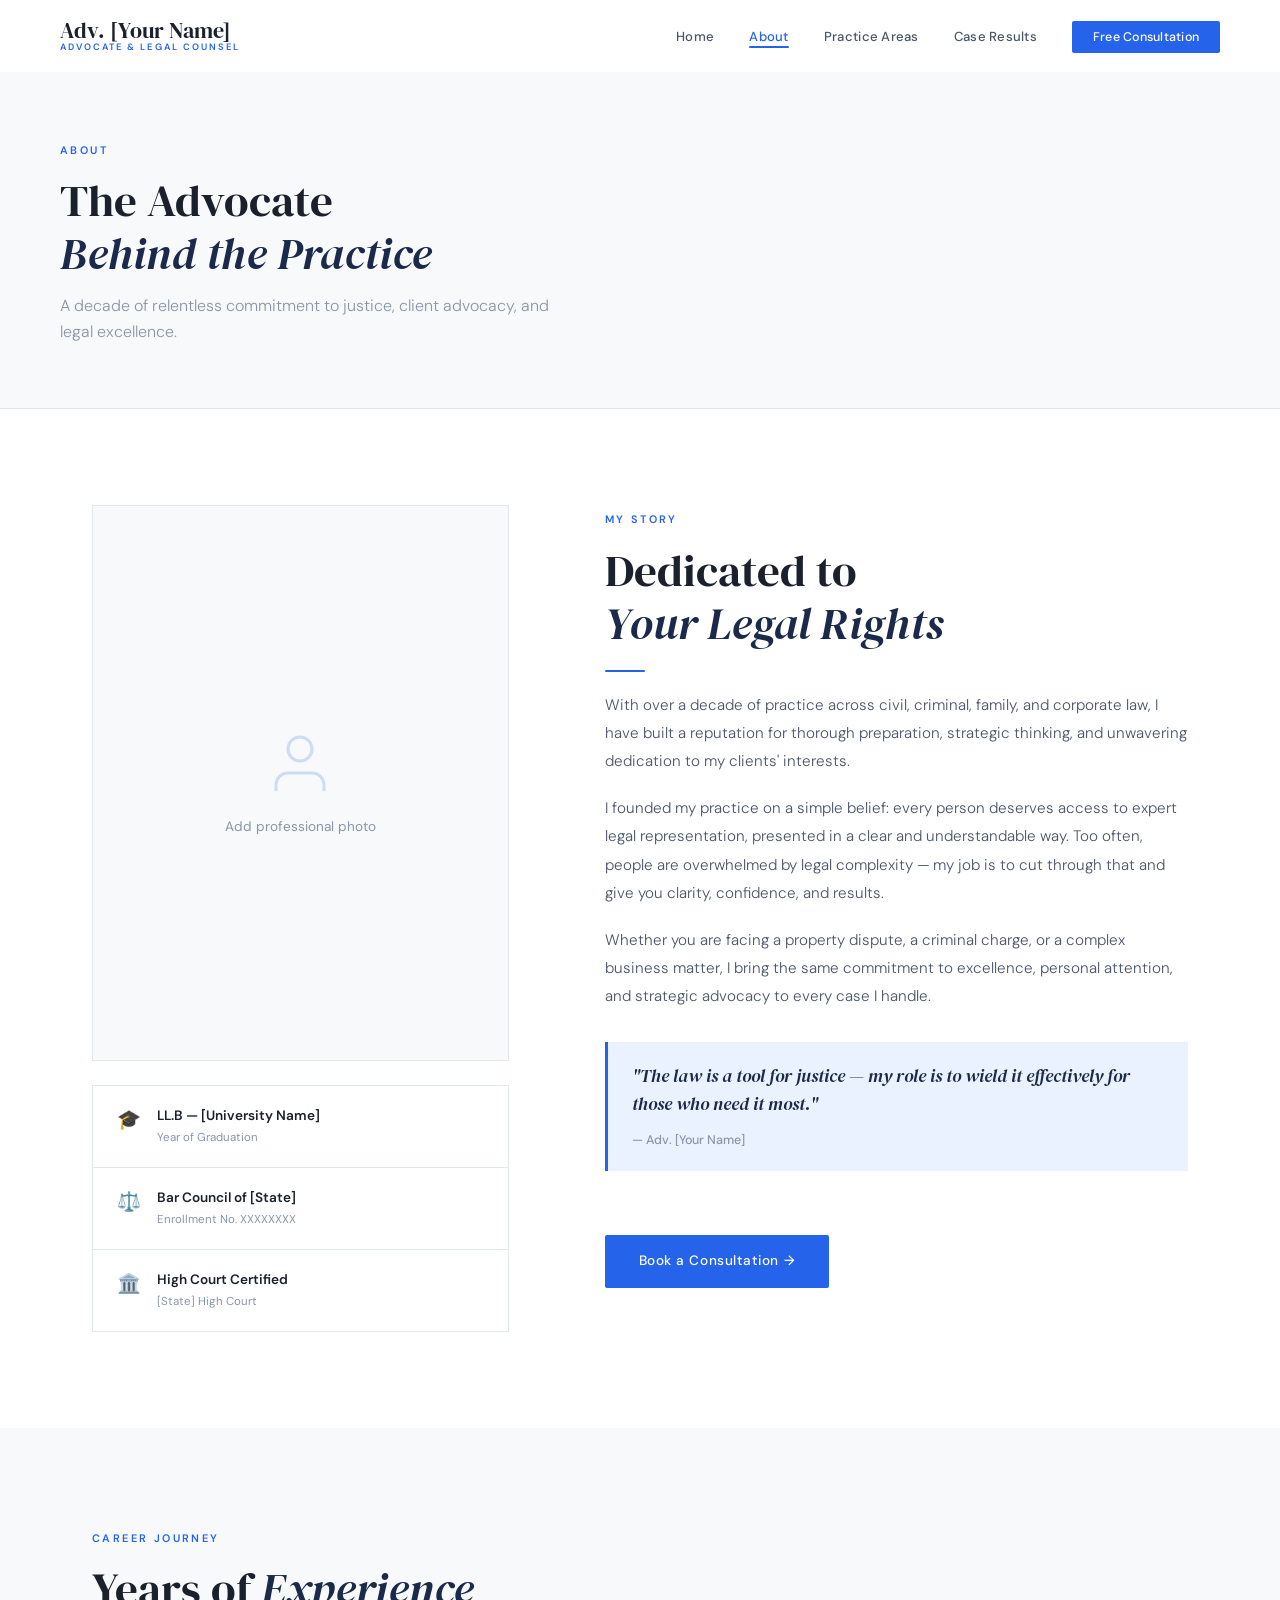
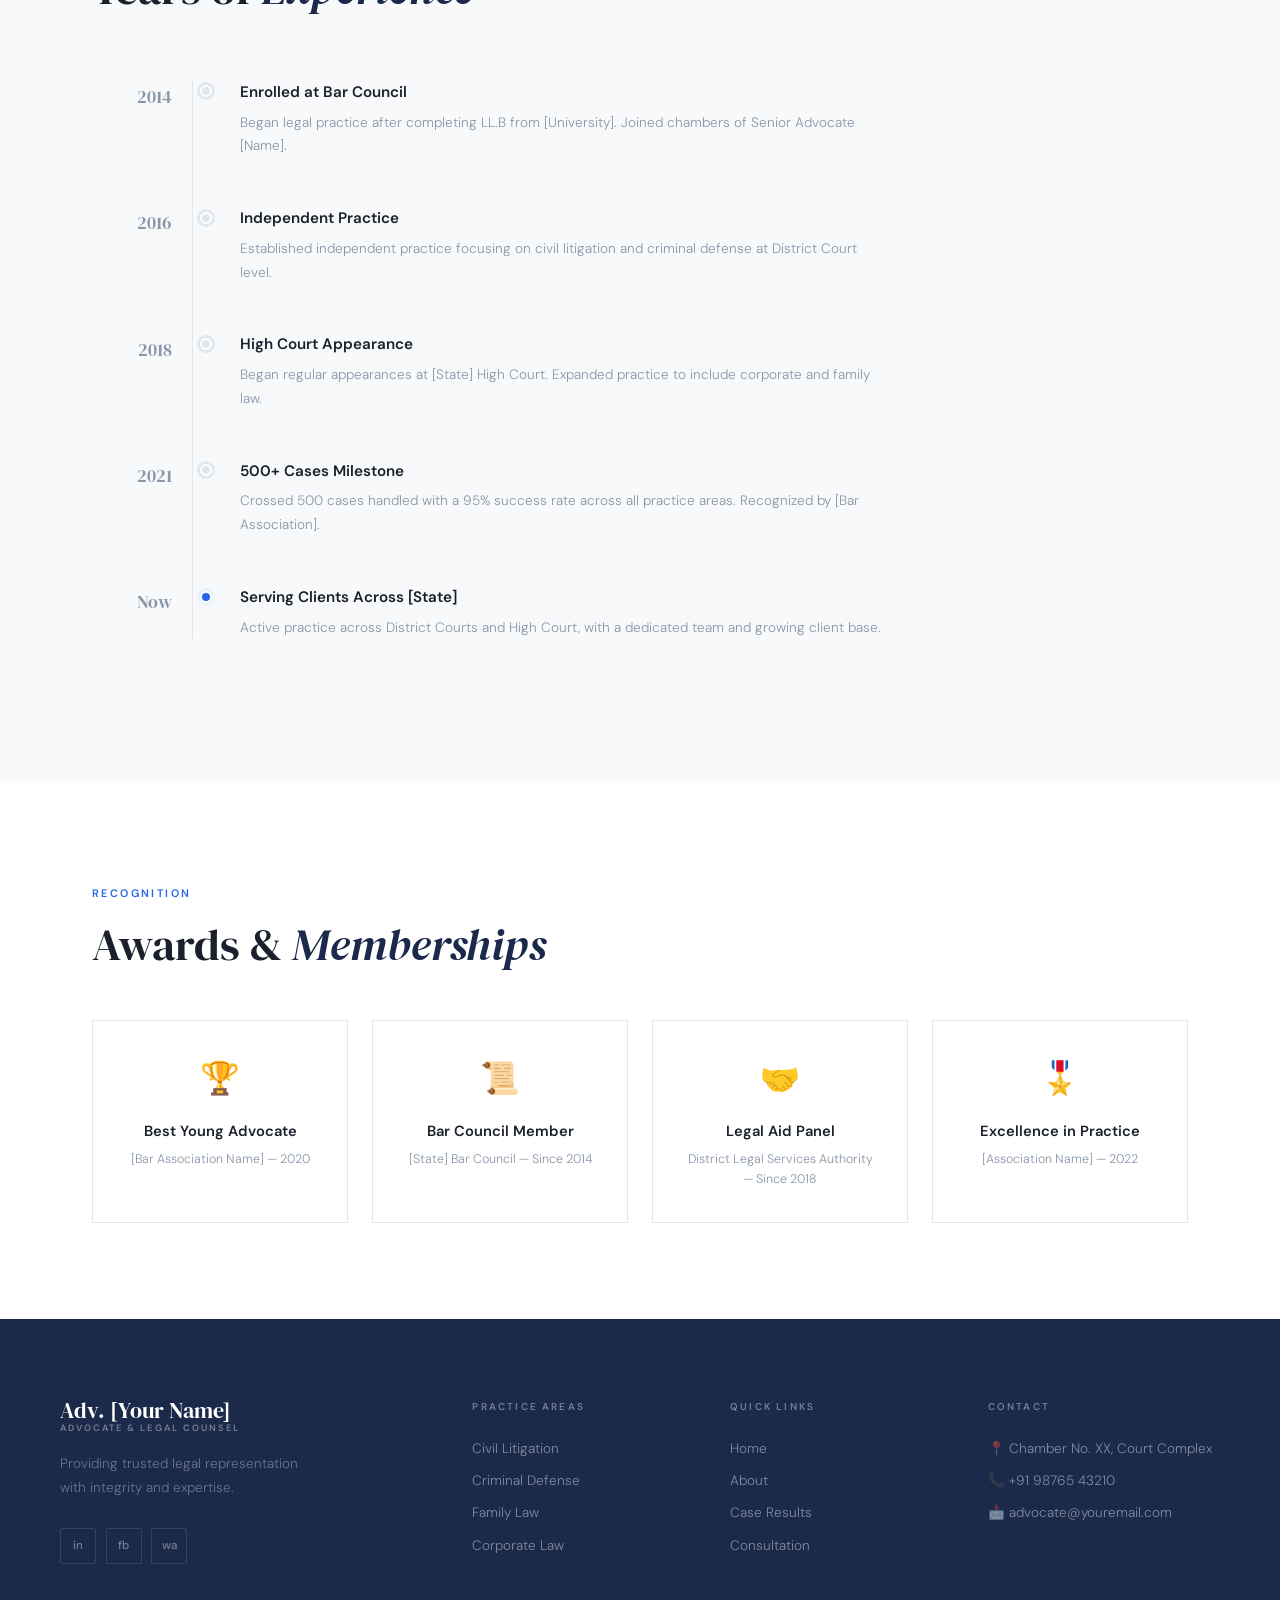
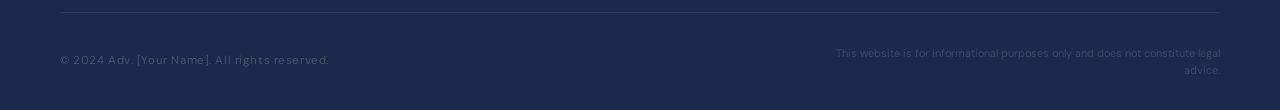
==== pages/about.html @ 3af15cdb "Initial commit: Advocate website" ====
<!DOCTYPE html>
<html lang="en">
<head>
  <meta charset="UTF-8"/>
  <meta name="viewport" content="width=device-width, initial-scale=1.0"/>
  <meta name="description" content="About Advocate [Your Name] — 10+ years of dedicated legal practice in Civil, Criminal, Family and Corporate law."/>
  <title>About — Advocate [Your Name]</title>
  <link rel="stylesheet" href="../css/global.css"/>
  <link rel="stylesheet" href="../css/about.css"/>
</head>
<body>

  <nav id="navbar">
    <div class="nav-inner">
      <a href="../index.html" class="logo">
        Adv. [Your Name]
        <span class="logo-sub">Advocate & Legal Counsel</span>
      </a>
      <button class="hamburger" id="hamburger"><span></span><span></span><span></span></button>
      <ul class="nav-links" id="navLinks">
        <li><a href="../index.html">Home</a></li>
        <li><a href="about.html" class="active">About</a></li>
        <li><a href="practice.html">Practice Areas</a></li>
        <li><a href="cases.html">Case Results</a></li>
        <li><a href="contact.html" class="nav-cta">Free Consultation</a></li>
      </ul>
    </div>
  </nav>

  <div class="page-hero">
    <div class="page-hero-inner">
      <span class="label">About</span>
      <h1 class="section-title">The Advocate<br/><em>Behind the Practice</em></h1>
      <p>A decade of relentless commitment to justice, client advocacy, and legal excellence.</p>
    </div>
  </div>

  <!-- BIO SECTION -->
  <section id="bio">
    <div class="container">
      <div class="bio-layout">
        <div class="bio-photo reveal">
          <!-- Replace with real photo -->
          <div class="bio-photo-placeholder">
            <svg width="72" height="72" viewBox="0 0 24 24" fill="none" stroke="rgba(37,99,235,0.2)" stroke-width="1">
              <path d="M20 21v-2a4 4 0 0 0-4-4H8a4 4 0 0 0-4 4v2"/>
              <circle cx="12" cy="7" r="4"/>
            </svg>
            <p>Add professional photo</p>
          </div>
          <div class="bio-credentials">
            <div class="cred-item">
              <div class="cred-icon">🎓</div>
              <div>
                <div class="cred-title">LL.B — [University Name]</div>
                <div class="cred-year">Year of Graduation</div>
              </div>
            </div>
            <div class="cred-item">
              <div class="cred-icon">⚖️</div>
              <div>
                <div class="cred-title">Bar Council of [State]</div>
                <div class="cred-year">Enrollment No. XXXXXXXX</div>
              </div>
            </div>
            <div class="cred-item">
              <div class="cred-icon">🏛️</div>
              <div>
                <div class="cred-title">High Court Certified</div>
                <div class="cred-year">[State] High Court</div>
              </div>
            </div>
          </div>
        </div>
        <div class="bio-text reveal">
          <span class="label">My Story</span>
          <h2 class="section-title">Dedicated to<br/><em>Your Legal Rights</em></h2>
          <div class="divider"></div>
          <p>With over a decade of practice across civil, criminal, family, and corporate law, I have built a reputation for thorough preparation, strategic thinking, and unwavering dedication to my clients' interests.</p>
          <p>I founded my practice on a simple belief: every person deserves access to expert legal representation, presented in a clear and understandable way. Too often, people are overwhelmed by legal complexity — my job is to cut through that and give you clarity, confidence, and results.</p>
          <p>Whether you are facing a property dispute, a criminal charge, or a complex business matter, I bring the same commitment to excellence, personal attention, and strategic advocacy to every case I handle.</p>
          <div class="bio-quote">
            <blockquote>"The law is a tool for justice — my role is to wield it effectively for those who need it most."</blockquote>
            <cite>— Adv. [Your Name]</cite>
          </div>
          <a href="contact.html" class="btn-primary" style="margin-top:2rem;">Book a Consultation →</a>
        </div>
      </div>
    </div>
  </section>

  <!-- TIMELINE -->
  <section id="timeline">
    <div class="container">
      <div class="timeline-header reveal">
        <span class="label">Career Journey</span>
        <h2 class="section-title">Years of <em>Experience</em></h2>
      </div>
      <div class="timeline">
        <div class="timeline-item reveal">
          <div class="tl-year">2014</div>
          <div class="tl-dot"></div>
          <div class="tl-content">
            <h4>Enrolled at Bar Council</h4>
            <p>Began legal practice after completing LL.B from [University]. Joined chambers of Senior Advocate [Name].</p>
          </div>
        </div>
        <div class="timeline-item reveal">
          <div class="tl-year">2016</div>
          <div class="tl-dot"></div>
          <div class="tl-content">
            <h4>Independent Practice</h4>
            <p>Established independent practice focusing on civil litigation and criminal defense at District Court level.</p>
          </div>
        </div>
        <div class="timeline-item reveal">
          <div class="tl-year">2018</div>
          <div class="tl-dot"></div>
          <div class="tl-content">
            <h4>High Court Appearance</h4>
            <p>Began regular appearances at [State] High Court. Expanded practice to include corporate and family law.</p>
          </div>
        </div>
        <div class="timeline-item reveal">
          <div class="tl-year">2021</div>
          <div class="tl-dot"></div>
          <div class="tl-content">
            <h4>500+ Cases Milestone</h4>
            <p>Crossed 500 cases handled with a 95% success rate across all practice areas. Recognized by [Bar Association].</p>
          </div>
        </div>
        <div class="timeline-item reveal">
          <div class="tl-year">Now</div>
          <div class="tl-dot active"></div>
          <div class="tl-content">
            <h4>Serving Clients Across [State]</h4>
            <p>Active practice across District Courts and High Court, with a dedicated team and growing client base.</p>
          </div>
        </div>
      </div>
    </div>
  </section>

  <!-- AWARDS & MEMBERSHIPS -->
  <section id="awards">
    <div class="container">
      <div class="awards-header reveal">
        <span class="label">Recognition</span>
        <h2 class="section-title">Awards & <em>Memberships</em></h2>
      </div>
      <div class="awards-grid">
        <div class="award-card reveal">
          <div class="award-icon">🏆</div>
          <h4>Best Young Advocate</h4>
          <p>[Bar Association Name] — 2020</p>
        </div>
        <div class="award-card reveal">
          <div class="award-icon">📜</div>
          <h4>Bar Council Member</h4>
          <p>[State] Bar Council — Since 2014</p>
        </div>
        <div class="award-card reveal">
          <div class="award-icon">🤝</div>
          <h4>Legal Aid Panel</h4>
          <p>District Legal Services Authority — Since 2018</p>
        </div>
        <div class="award-card reveal">
          <div class="award-icon">🎖️</div>
          <h4>Excellence in Practice</h4>
          <p>[Association Name] — 2022</p>
        </div>
      </div>
    </div>
  </section>

  <footer id="footer">
    <div class="footer-inner">
      <div class="footer-brand">
        <a href="../index.html" class="logo">Adv. [Your Name]<span class="logo-sub">Advocate & Legal Counsel</span></a>
        <p class="footer-tagline">Providing trusted legal representation with integrity and expertise.</p>
        <div class="social-links">
          <a href="#" class="social-link">in</a>
          <a href="#" class="social-link">fb</a>
          <a href="#" class="social-link">wa</a>
        </div>
      </div>
      <div class="footer-col">
        <div class="footer-heading">Practice Areas</div>
        <ul class="footer-links">
          <li><a href="practice.html#civil">Civil Litigation</a></li>
          <li><a href="practice.html#criminal">Criminal Defense</a></li>
          <li><a href="practice.html#family">Family Law</a></li>
          <li><a href="practice.html#corporate">Corporate Law</a></li>
        </ul>
      </div>
      <div class="footer-col">
        <div class="footer-heading">Quick Links</div>
        <ul class="footer-links">
          <li><a href="../index.html">Home</a></li>
          <li><a href="about.html">About</a></li>
          <li><a href="cases.html">Case Results</a></li>
          <li><a href="contact.html">Consultation</a></li>
        </ul>
      </div>
      <div class="footer-col">
        <div class="footer-heading">Contact</div>
        <ul class="footer-links">
          <li>📍 Chamber No. XX, Court Complex</li>
          <li>📞 +91 98765 43210</li>
          <li>📩 advocate@youremail.com</li>
        </ul>
      </div>
    </div>
    <div class="footer-bottom">
      <span class="footer-copy">© 2024 Adv. [Your Name]. All rights reserved.</span>
      <span class="footer-disclaimer">This website is for informational purposes only and does not constitute legal advice.</span>
    </div>
  </footer>

  <script src="../js/main.js"></script>
</body>
</html>
---- css/global.css ----
/* ============================================
   ADVOCATE SITE — Global Styles
   File: css/global.css
   Design: Modern & Clean — Crisp white, slate
   navy accents, refined typography
   ============================================ */

@import url('https://fonts.googleapis.com/css2?family=DM+Serif+Display:ital@0;1&family=DM+Sans:wght@300;400;500;600&display=swap');

/* === CSS VARIABLES === */
:root {
  --white:      #FFFFFF;
  --off-white:  #F8F9FB;
  --light:      #EEF1F6;
  --border:     #E2E6ED;
  --slate:      #8896A8;
  --body:       #4A5568;
  --heading:    #1A202C;
  --navy:       #1B2A4A;
  --accent:     #2563EB;
  --accent-lt:  #EBF2FF;
  --gold:       #B8973A;

  --font-serif: 'DM Serif Display', Georgia, serif;
  --font-sans:  'DM Sans', sans-serif;

  --shadow-xs:  0 1px 3px rgba(26,32,44,0.06);
  --shadow-sm:  0 4px 16px rgba(26,32,44,0.08);
  --shadow-md:  0 8px 32px rgba(26,32,44,0.10);
  --shadow-lg:  0 20px 60px rgba(26,32,44,0.12);
  --transition: all 0.3s ease;

  --nav-height: 72px;
  --max-width:  1160px;
}

/* === RESET === */
*, *::before, *::after { margin:0; padding:0; box-sizing:border-box; }
html { scroll-behavior:smooth; font-size:16px; }
body {
  font-family: var(--font-sans);
  background: var(--white);
  color: var(--body);
  overflow-x: hidden;
  line-height: 1.6;
  -webkit-font-smoothing: antialiased;
}
img { display:block; max-width:100%; height:auto; }
a  { text-decoration:none; color:inherit; }
ul { list-style:none; }

/* === TYPOGRAPHY === */
.label {
  display: inline-block;
  font-size: 0.68rem;
  font-weight: 600;
  letter-spacing: 0.22em;
  text-transform: uppercase;
  color: var(--accent);
  margin-bottom: 1rem;
}

.section-title {
  font-family: var(--font-serif);
  font-size: clamp(2rem, 3.5vw, 3rem);
  font-weight: 400;
  line-height: 1.18;
  color: var(--heading);
  margin-bottom: 1.2rem;
}
.section-title em { font-style: italic; color: var(--navy); }

.section-desc {
  font-size: 1rem;
  line-height: 1.85;
  color: var(--slate);
  font-weight: 300;
  max-width: 520px;
}

/* === CONTAINER === */
.container {
  max-width: var(--max-width);
  margin: 0 auto;
  padding: 0 2rem;
}

/* === BUTTONS === */
.btn-primary {
  display: inline-flex;
  align-items: center;
  gap: 0.5rem;
  background: var(--accent);
  color: var(--white);
  padding: 0.85rem 2rem;
  font-family: var(--font-sans);
  font-size: 0.85rem;
  font-weight: 500;
  letter-spacing: 0.04em;
  border: 2px solid var(--accent);
  cursor: pointer;
  border-radius: 2px;
  transition: var(--transition);
}
.btn-primary:hover {
  background: var(--navy);
  border-color: var(--navy);
}

.btn-outline {
  display: inline-flex;
  align-items: center;
  gap: 0.5rem;
  background: transparent;
  color: var(--heading);
  padding: 0.82rem 1.8rem;
  font-family: var(--font-sans);
  font-size: 0.85rem;
  font-weight: 500;
  border: 1.5px solid var(--border);
  cursor: pointer;
  border-radius: 2px;
  transition: var(--transition);
}
.btn-outline:hover {
  border-color: var(--accent);
  color: var(--accent);
}

.btn-text {
  font-size: 0.85rem;
  font-weight: 500;
  color: var(--accent);
  display: inline-flex;
  align-items: center;
  gap: 0.4rem;
  transition: gap 0.3s;
}
.btn-text:hover { gap: 0.7rem; }

/* === DIVIDER === */
.divider {
  width: 40px; height: 2px;
  background: var(--accent);
  margin: 1.2rem 0;
  border-radius: 2px;
}

/* ============================================
   NAVBAR
   ============================================ */
#navbar {
  position: fixed; top:0; left:0; right:0; z-index:1000;
  height: var(--nav-height);
  display: flex; align-items: center;
  padding: 0 3rem;
  background: rgba(255,255,255,0.95);
  backdrop-filter: blur(12px);
  -webkit-backdrop-filter: blur(12px);
  border-bottom: 1px solid transparent;
  transition: border-color 0.3s, box-shadow 0.3s;
}
#navbar.scrolled {
  border-bottom-color: var(--border);
  box-shadow: var(--shadow-xs);
}

.nav-inner {
  width: 100%;
  max-width: var(--max-width);
  margin: 0 auto;
  display: flex;
  justify-content: space-between;
  align-items: center;
}

/* Logo */
.logo {
  font-family: var(--font-serif);
  font-size: 1.35rem;
  color: var(--heading);
  letter-spacing: 0.01em;
  display: flex;
  flex-direction: column;
  line-height: 1.1;
}
.logo-sub {
  font-family: var(--font-sans);
  font-size: 0.58rem;
  font-weight: 600;
  letter-spacing: 0.22em;
  text-transform: uppercase;
  color: var(--accent);
}

/* Nav Links */
.nav-links {
  display: flex;
  align-items: center;
  gap: 2.2rem;
}
.nav-links a {
  font-size: 0.82rem;
  font-weight: 500;
  color: var(--body);
  letter-spacing: 0.02em;
  position: relative;
  transition: color 0.3s;
}
.nav-links a::after {
  content: '';
  position: absolute; bottom: -3px; left: 0;
  width: 0; height: 1.5px;
  background: var(--accent);
  transition: width 0.35s ease;
  border-radius: 2px;
}
.nav-links a:hover,
.nav-links a.active { color: var(--accent); }
.nav-links a:hover::after,
.nav-links a.active::after { width: 100%; }

.nav-links a.nav-cta {
  background: var(--accent);
  color: var(--white);
  padding: 0.5rem 1.3rem;
  border-radius: 2px;
  font-size: 0.78rem;
}
.nav-links a.nav-cta::after { display: none; }
.nav-links a.nav-cta:hover { background: var(--navy); color: var(--white); }

/* Hamburger */
.hamburger {
  display: none;
  flex-direction: column;
  gap: 5px;
  background: none;
  border: none;
  cursor: pointer;
  padding: 4px;
}
.hamburger span {
  display: block;
  width: 22px; height: 1.5px;
  background: var(--heading);
  transition: var(--transition);
  border-radius: 2px;
}
.hamburger.open span:nth-child(1) { transform: translateY(6.5px) rotate(45deg); }
.hamburger.open span:nth-child(2) { opacity: 0; }
.hamburger.open span:nth-child(3) { transform: translateY(-6.5px) rotate(-45deg); }

/* ============================================
   FOOTER
   ============================================ */
#footer {
  background: var(--navy);
  padding: 5rem 2rem 2rem;
}

.footer-inner {
  max-width: var(--max-width);
  margin: 0 auto;
  display: grid;
  grid-template-columns: 1.8fr 1fr 1fr 1.2fr;
  gap: 4rem;
  padding-bottom: 3rem;
  border-bottom: 1px solid rgba(255,255,255,0.08);
  margin-bottom: 2rem;
}

.footer-brand .logo { color: var(--white); }
.footer-brand .logo-sub { color: rgba(255,255,255,0.4); }

.footer-tagline {
  font-size: 0.85rem;
  line-height: 1.75;
  color: rgba(255,255,255,0.35);
  font-weight: 300;
  max-width: 240px;
  margin: 1.2rem 0 1.8rem;
}

.social-links { display: flex; gap: 0.6rem; }
.social-link {
  width: 36px; height: 36px;
  border: 1px solid rgba(255,255,255,0.12);
  border-radius: 2px;
  display: flex; align-items: center; justify-content: center;
  font-size: 0.72rem;
  color: rgba(255,255,255,0.4);
  font-weight: 500;
  transition: var(--transition);
}
.social-link:hover {
  background: var(--accent);
  border-color: var(--accent);
  color: var(--white);
}

.footer-heading {
  font-size: 0.62rem;
  font-weight: 600;
  letter-spacing: 0.22em;
  text-transform: uppercase;
  color: rgba(255,255,255,0.4);
  margin-bottom: 1.5rem;
}

.footer-links { display: flex; flex-direction: column; gap: 0.75rem; }
.footer-links li,
.footer-links a {
  font-size: 0.85rem;
  color: rgba(255,255,255,0.45);
  font-weight: 300;
  transition: color 0.3s;
  line-height: 1.5;
}
.footer-links a:hover { color: var(--white); }

.footer-bottom {
  max-width: var(--max-width);
  margin: 0 auto;
  display: flex;
  justify-content: space-between;
  align-items: center;
}
.footer-copy {
  font-size: 0.72rem;
  color: rgba(255,255,255,0.2);
  letter-spacing: 0.05em;
}
.footer-disclaimer {
  font-size: 0.68rem;
  color: rgba(255,255,255,0.15);
  max-width: 400px;
  text-align: right;
  line-height: 1.5;
}

/* ============================================
   PAGE HERO (inner pages)
   ============================================ */
.page-hero {
  background: var(--off-white);
  padding: calc(var(--nav-height) + 4rem) 2rem 4rem;
  border-bottom: 1px solid var(--border);
}
.page-hero-inner {
  max-width: var(--max-width);
  margin: 0 auto;
}
.page-hero .section-title { margin-bottom: 0.75rem; }
.page-hero p {
  font-size: 1rem;
  color: var(--slate);
  font-weight: 300;
  max-width: 500px;
}

/* ============================================
   SCROLL REVEAL
   ============================================ */
.reveal {
  opacity: 0;
  transform: translateY(24px);
  transition: opacity 0.7s ease, transform 0.7s ease;
}
.reveal.visible {
  opacity: 1;
  transform: translateY(0);
}

/* ============================================
   RESPONSIVE
   ============================================ */
@media (max-width: 960px) {
  #navbar { padding: 0 1.5rem; }
  .hamburger { display: flex; }
  .nav-links {
    position: fixed;
    top: var(--nav-height); left: 0; right: 0;
    flex-direction: column;
    gap: 0;
    background: var(--white);
    border-top: 1px solid var(--border);
    max-height: 0;
    overflow: hidden;
    transition: max-height 0.4s ease;
    box-shadow: var(--shadow-md);
  }
  .nav-links.open { max-height: 500px; }
  .nav-links li { width: 100%; }
  .nav-links a {
    display: block;
    padding: 1rem 2rem;
    border-bottom: 1px solid var(--border);
    font-size: 0.88rem;
  }
  .nav-links a.nav-cta {
    margin: 1rem 2rem;
    display: inline-block;
    text-align: center;
  }
  .footer-inner { grid-template-columns: 1fr 1fr; gap: 2.5rem; }
  .footer-brand { grid-column: 1 / -1; }
  .footer-bottom { flex-direction: column; gap: 0.5rem; text-align: center; }
  .footer-disclaimer { text-align: center; }
  #footer { padding: 3rem 1.5rem 2rem; }
}

@media (max-width: 540px) {
  .footer-inner { grid-template-columns: 1fr; }
}
---- css/about.css ----
/* ============================================
   ADVOCATE SITE — About Page
   File: css/about.css
   ============================================ */

#bio { padding: 6rem 2rem; }
.bio-layout {
  display: grid;
  grid-template-columns: 1fr 1.4fr;
  gap: 6rem;
  align-items: start;
}
.bio-photo-placeholder {
  width: 100%; aspect-ratio: 3/4;
  background: var(--off-white);
  border: 1px solid var(--border);
  display: flex; flex-direction: column;
  align-items: center; justify-content: center;
  gap: 1rem; text-align: center; padding: 2rem;
}
.bio-photo-placeholder p { font-size: 0.85rem; color: var(--slate); }
.bio-photo img { width: 100%; aspect-ratio: 3/4; object-fit: cover; object-position: top; }

.bio-credentials {
  margin-top: 1.5rem;
  border: 1px solid var(--border);
  background: var(--white);
}
.cred-item {
  display: flex; gap: 1rem; align-items: flex-start;
  padding: 1.2rem 1.5rem;
  border-bottom: 1px solid var(--border);
}
.cred-item:last-child { border-bottom: none; }
.cred-icon { font-size: 1.2rem; flex-shrink: 0; }
.cred-title { font-size: 0.85rem; font-weight: 600; color: var(--heading); }
.cred-year { font-size: 0.72rem; color: var(--slate); margin-top: 0.15rem; }

.bio-text p {
  font-size: 0.95rem; color: var(--body);
  line-height: 1.85; font-weight: 300;
  margin-bottom: 1.2rem;
}

.bio-quote {
  border-left: 3px solid var(--accent);
  padding: 1.2rem 1.5rem;
  background: var(--accent-lt);
  margin: 2rem 0;
}
blockquote {
  font-family: var(--font-serif);
  font-size: 1.1rem;
  font-style: italic;
  color: var(--navy);
  line-height: 1.6;
  margin-bottom: 0.5rem;
}
cite { font-size: 0.78rem; color: var(--slate); font-style: normal; font-weight: 500; }

/* Timeline */
#timeline { padding: 6rem 2rem; background: var(--off-white); }
.timeline-header { margin-bottom: 4rem; }
.timeline {
  position: relative;
  max-width: 800px;
}
.timeline::before {
  content: '';
  position: absolute;
  left: 100px; top: 0; bottom: 0;
  width: 1px; background: var(--border);
}
.timeline-item {
  display: grid;
  grid-template-columns: 80px 20px 1fr;
  gap: 1.5rem;
  align-items: start;
  margin-bottom: 3rem;
  position: relative;
}
.tl-year {
  font-family: var(--font-serif);
  font-size: 1.1rem;
  color: var(--slate);
  text-align: right;
  padding-top: 0.2rem;
}
.tl-dot {
  width: 12px; height: 12px;
  border-radius: 50%;
  background: var(--border);
  border: 2px solid var(--white);
  box-shadow: 0 0 0 3px var(--border);
  margin-top: 0.35rem;
  flex-shrink: 0;
  justify-self: center;
}
.tl-dot.active {
  background: var(--accent);
  box-shadow: 0 0 0 3px var(--accent-lt);
}
.tl-content h4 {
  font-size: 0.95rem; font-weight: 600;
  color: var(--heading); margin-bottom: 0.4rem;
}
.tl-content p { font-size: 0.85rem; color: var(--slate); line-height: 1.75; font-weight: 300; }

/* Awards */
#awards { padding: 6rem 2rem; }
.awards-header { margin-bottom: 3rem; }
.awards-grid {
  display: grid;
  grid-template-columns: repeat(4, 1fr);
  gap: 1.5rem;
}
.award-card {
  border: 1px solid var(--border);
  padding: 2rem;
  text-align: center;
  transition: var(--transition);
}
.award-card:hover { box-shadow: var(--shadow-sm); }
.award-icon { font-size: 2rem; margin-bottom: 1rem; }
.award-card h4 { font-size: 0.92rem; font-weight: 600; color: var(--heading); margin-bottom: 0.4rem; }
.award-card p { font-size: 0.78rem; color: var(--slate); font-weight: 300; }

@media (max-width: 900px) {
  .bio-layout { grid-template-columns: 1fr; gap: 3rem; }
  .awards-grid { grid-template-columns: repeat(2, 1fr); }
  .timeline::before { left: 80px; }
}
@media (max-width: 540px) {
  .awards-grid { grid-template-columns: 1fr; }
  .timeline::before { display: none; }
  .timeline-item { grid-template-columns: 50px 1fr; }
  .tl-dot { display: none; }
}
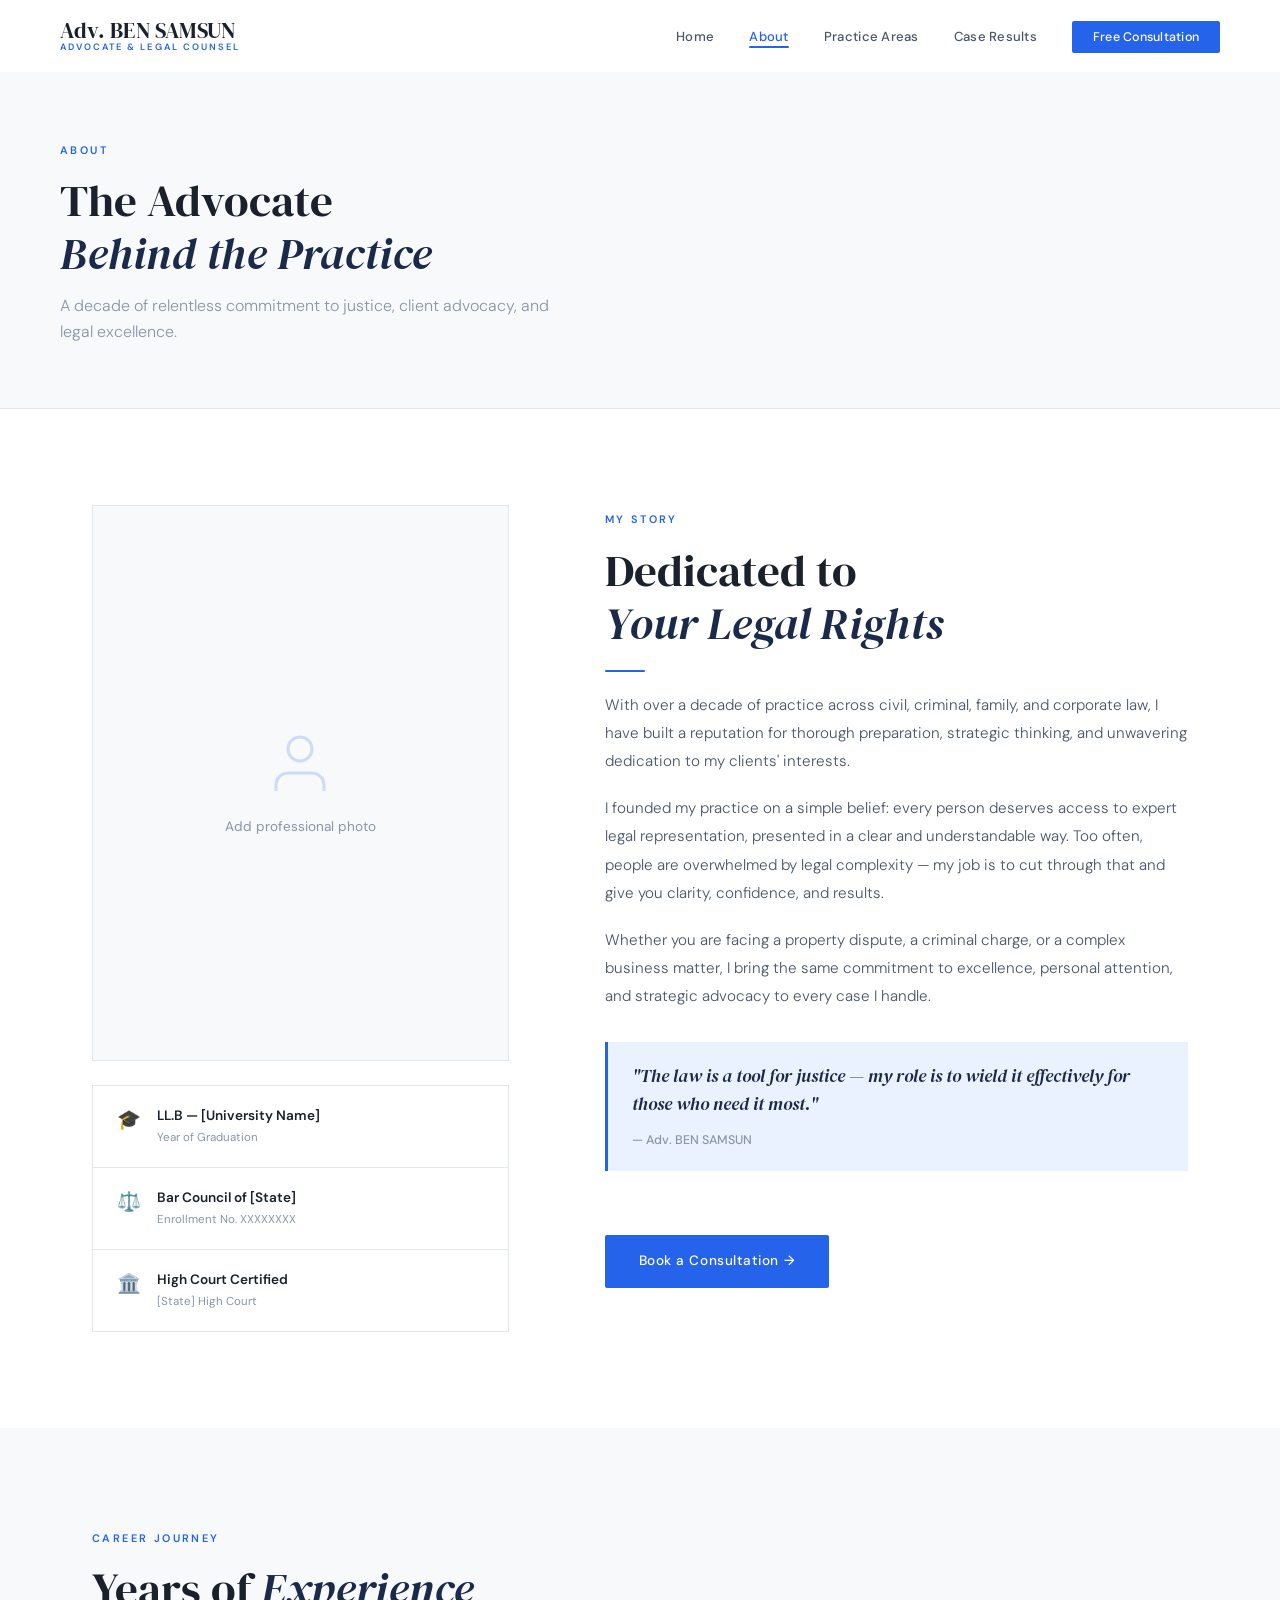
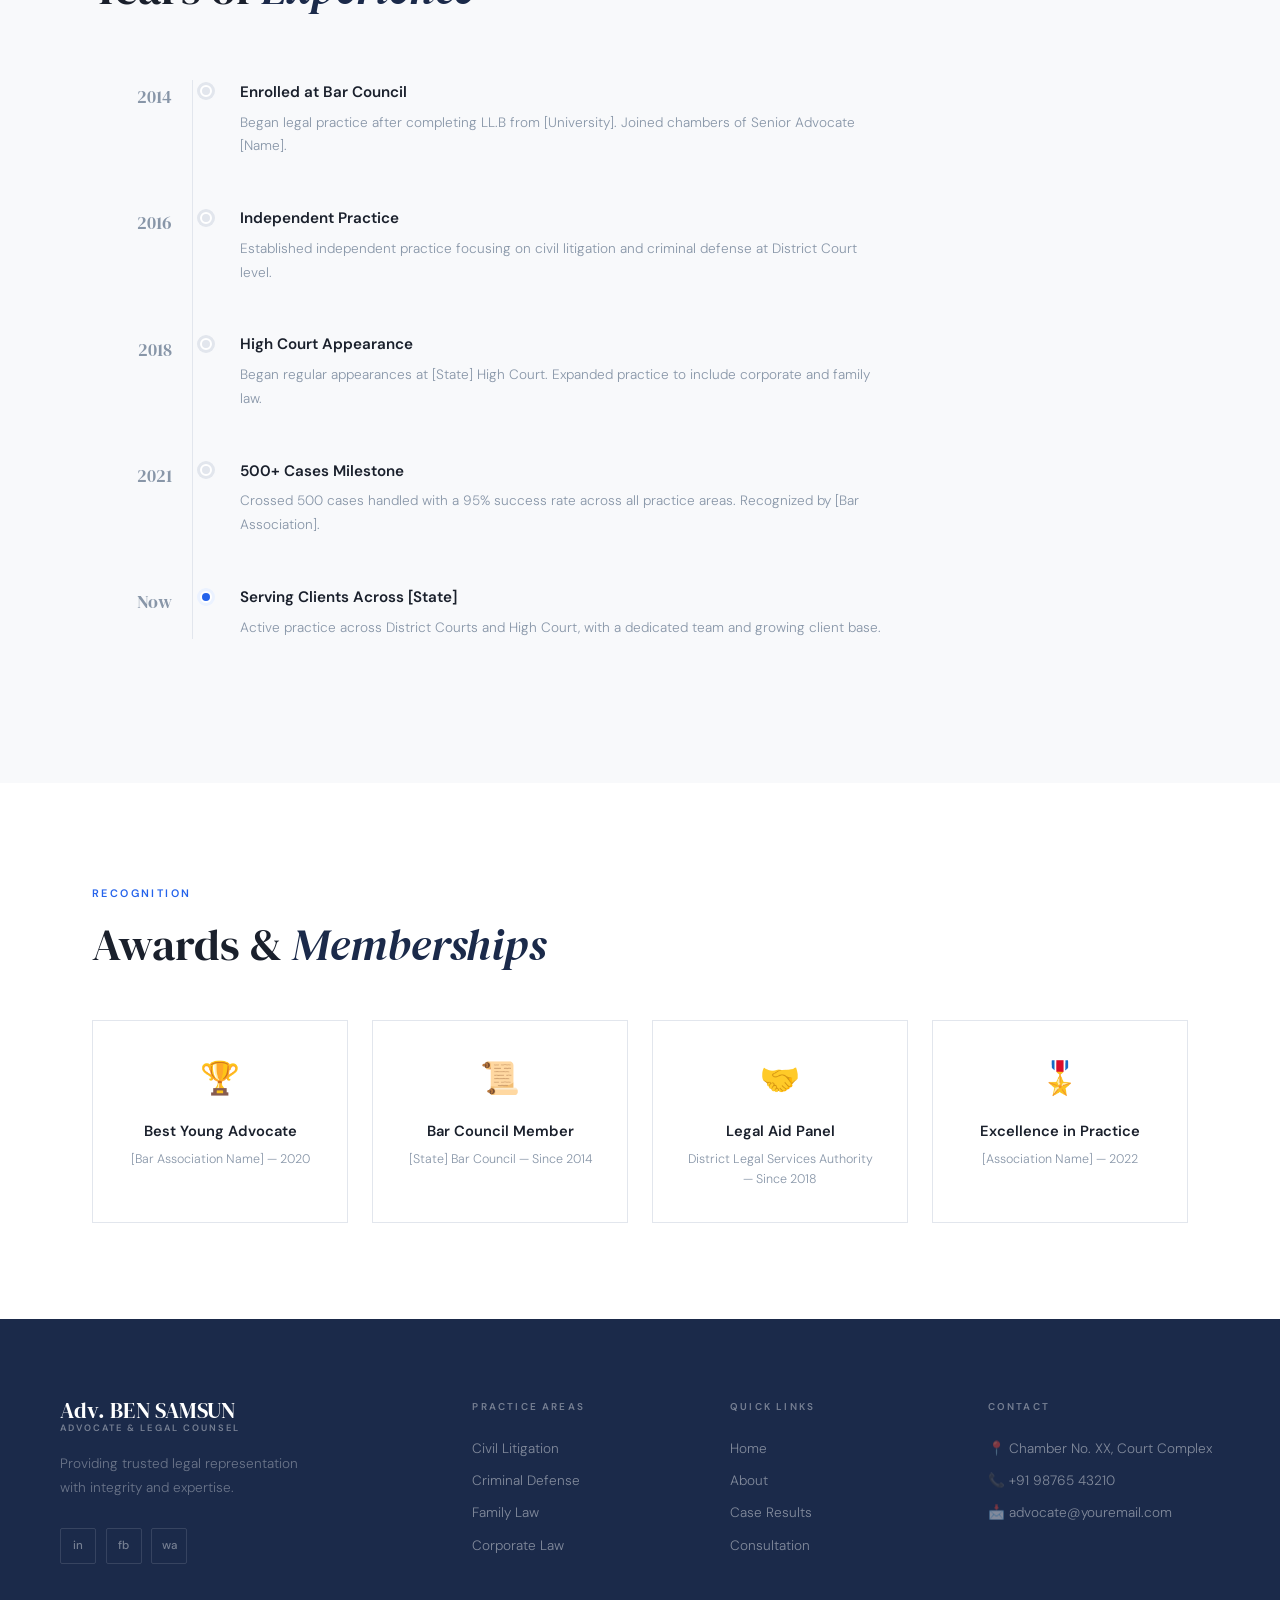
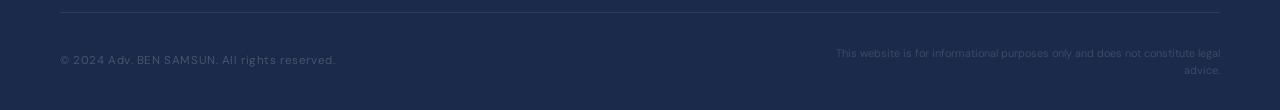
==== commit 659d0382: "initial commit3" ====
--- a/pages/about.html
+++ b/pages/about.html
@@ -13,7 +13,7 @@
   <nav id="navbar">
     <div class="nav-inner">
       <a href="../index.html" class="logo">
-        Adv. [Your Name]
+        Adv. BEN SAMSUN
         <span class="logo-sub">Advocate & Legal Counsel</span>
       </a>
       <button class="hamburger" id="hamburger"><span></span><span></span><span></span></button>
@@ -81,7 +81,7 @@
           <p>Whether you are facing a property dispute, a criminal charge, or a complex business matter, I bring the same commitment to excellence, personal attention, and strategic advocacy to every case I handle.</p>
           <div class="bio-quote">
             <blockquote>"The law is a tool for justice — my role is to wield it effectively for those who need it most."</blockquote>
-            <cite>— Adv. [Your Name]</cite>
+            <cite>— Adv. BEN SAMSUN</cite>
           </div>
           <a href="contact.html" class="btn-primary" style="margin-top:2rem;">Book a Consultation →</a>
         </div>
@@ -176,7 +176,7 @@
   <footer id="footer">
     <div class="footer-inner">
       <div class="footer-brand">
-        <a href="../index.html" class="logo">Adv. [Your Name]<span class="logo-sub">Advocate & Legal Counsel</span></a>
+        <a href="../index.html" class="logo">Adv. BEN SAMSUN<span class="logo-sub">Advocate & Legal Counsel</span></a>
         <p class="footer-tagline">Providing trusted legal representation with integrity and expertise.</p>
         <div class="social-links">
           <a href="#" class="social-link">in</a>
@@ -212,7 +212,7 @@
       </div>
     </div>
     <div class="footer-bottom">
-      <span class="footer-copy">© 2024 Adv. [Your Name]. All rights reserved.</span>
+      <span class="footer-copy">© 2024 Adv. BEN SAMSUN. All rights reserved.</span>
       <span class="footer-disclaimer">This website is for informational purposes only and does not constitute legal advice.</span>
     </div>
   </footer>
